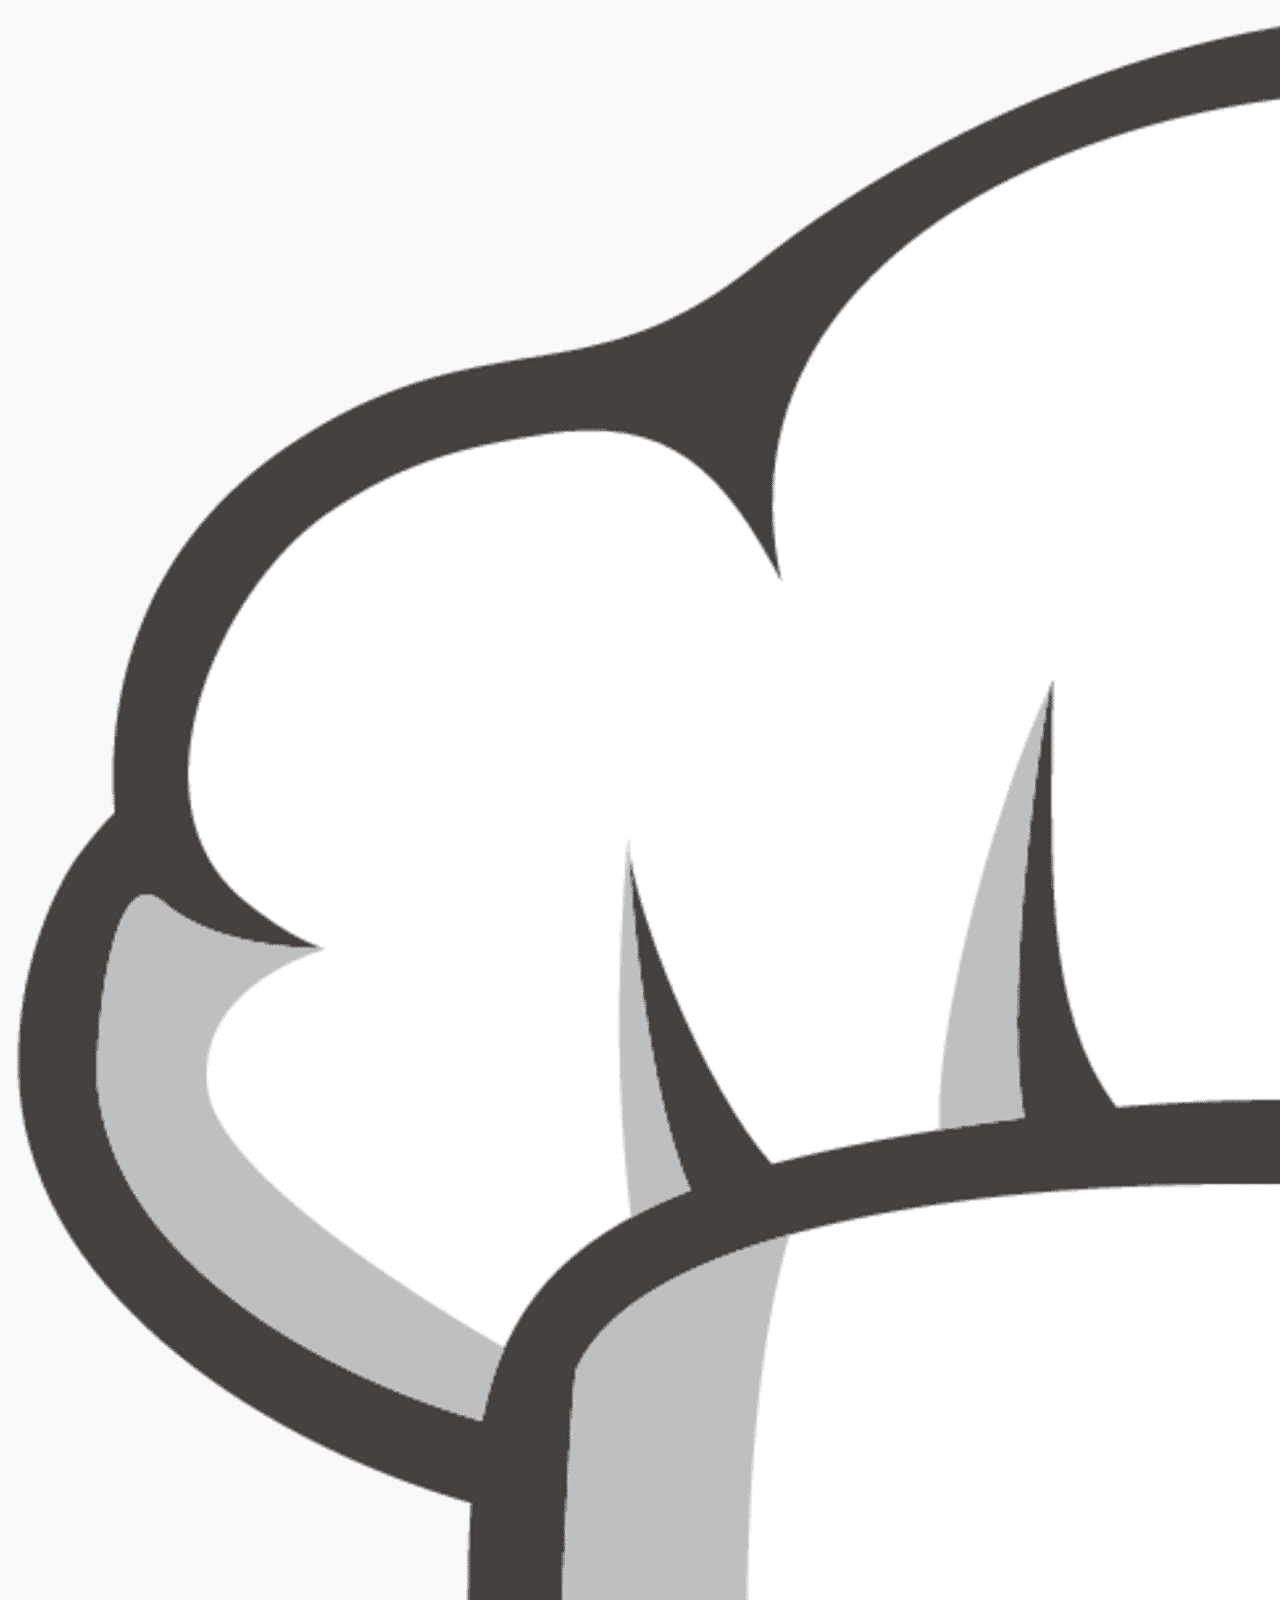
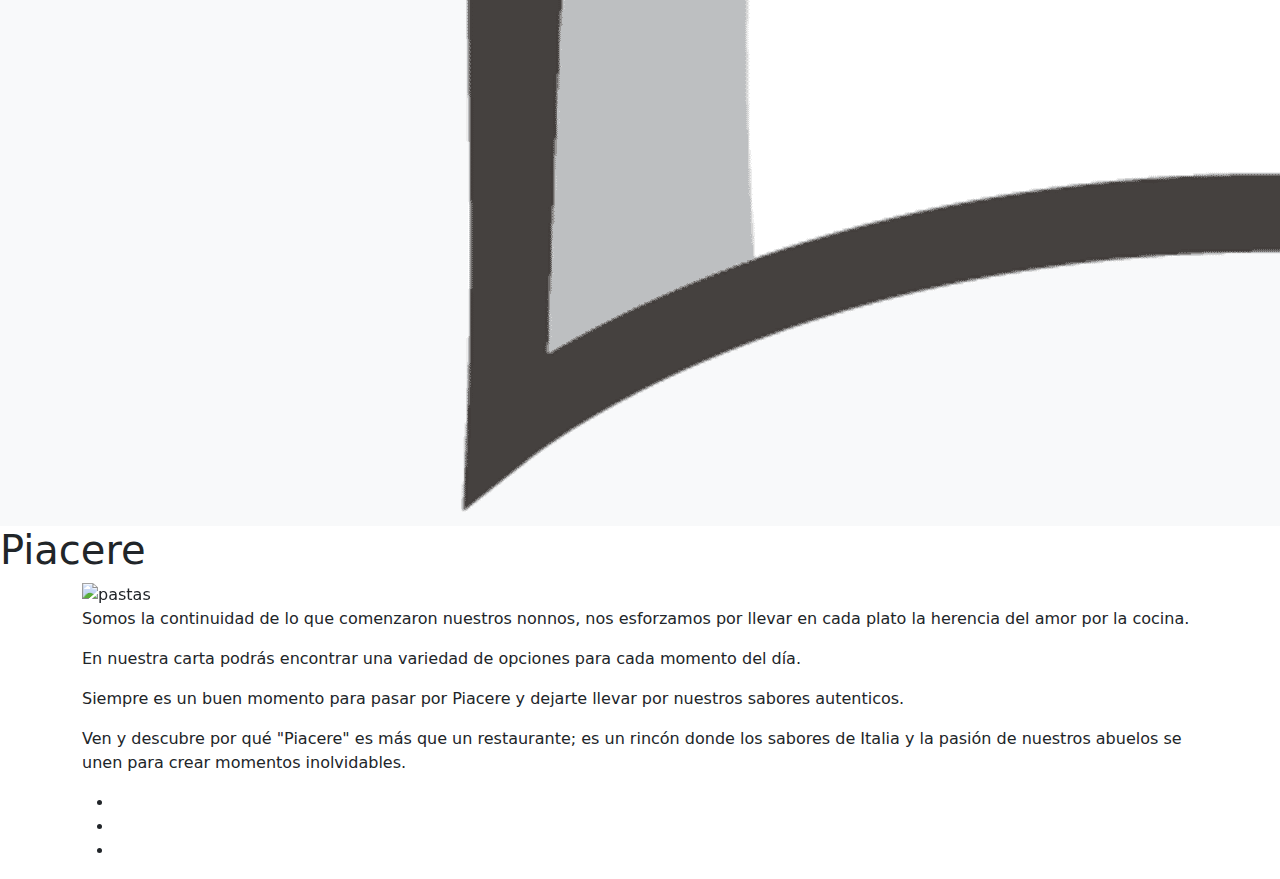
==== index.html @ 4289c17b "inicio repositorio con la estructura html y la carpeta assets" ====
<!DOCTYPE html>
<html lang="es">
  <head>
    <meta charset="UTF-8" />
    <meta name="viewport" content="width=device-width, initial-scale=1.0" />
    <title>Piacere</title>
    <link
      href="https://cdn.jsdelivr.net/npm/bootstrap@5.3.3/dist/css/bootstrap.min.css"
      rel="stylesheet"
      integrity="sha384-QWTKZyjpPEjISv5WaRU9OFeRpok6YctnYmDr5pNlyT2bRjXh0JMhjY6hW+ALEwIH"
      crossorigin="anonymous"
    />
    <script
      defer
      src="https://cdn.jsdelivr.net/npm/bootstrap@5.3.3/dist/js/bootstrap.bundle.min.js"
      integrity="sha384-YvpcrYf0tY3lHB60NNkmXc5s9fDVZLESaAA55NDzOxhy9GkcIdslK1eN7N6jIeHz"
      crossorigin="anonymous"
    ></script>
    <link rel="stylesheet" href="./css/styles.css" />
  </head>
<body class="contenido">
    <header>
        <nav class="navbar navbar-expand-lg bg-body-tertiary barra" >
        <div class="container-fluid">
          <img class="logo-inicio" src="./assets/logo.png" alt="logo piacere">
          <button class="navbar-toggler" type="button" data-bs-toggle="collapse" data-bs-target="#navbarSupportedContent" aria-controls="navbarSupportedContent" aria-expanded="false" aria-label="Toggle navigation">
            <span class="navbar-toggler-icon"></span>
          </button>
          <div class="collapse navbar-collapse barra" id="navbarSupportedContent">
            <ul class="navbar-nav me-auto mb-2 mb-lg-0">
                <li class="nav-item dropdown">
                    <a class="nav-link dropdown-toggle" href="#" role="button" data-bs-toggle="dropdown" aria-expanded="false">
                      Carta
                    </a>
                    <ul class="dropdown-menu">
                      <li><a class="dropdown-item" href="./pages/desayunos.html">Desayunos /meriendas</a></li>
                      <li><a class="dropdown-item" href="./pages/platos.html">Platos</a></li>
                      <li><a class="dropdown-item" href="./pages/bebidas.html">Bebidas</a></li>
                      <li><a class="dropdown-item" href="./pages/postres.html">Postres</a></li>
                    </ul>
                  </li>
              <li class="nav-item">
                <a class="nav-link active" aria-current="page" href="./pages/nuestrahist.html
                ">Nuestra historia</a>
              </li>
              <li class="nav-item">
                <a class="nav-link" href="./pages/contacto.html">Contacto</a>
              </li>

            </ul>
          </div>
        </div>
      </nav>
        <h1 class="titulo">Piacere</h1>
        <div
          id="carouselExampleAutoplaying"
          class="carousel slide portada container"
          data-bs-ride="carousel"
        >
          <div class="carousel-inner">
            <div class="carousel-item active">
              <img src="./assets/pastas.jpeg" class="pastas" alt="pastas">
          
            </div>
            <div class="carousel-item">
              <img src="./assets/vino.jpg" class="vino" alt="copa de vino" />
            </div>
            <div class="carousel-item">
              <img src="./assets/ensalada.jpg" class="ensalada" alt="ensalada" />
            </div>
          </div>
          <div class="historia">
            <p class="texto">Somos la continuidad de lo que comenzaron nuestros nonnos, nos esforzamos por llevar en cada plato la herencia del amor por la cocina. </p>
            <p class="texto">En nuestra carta podrás encontrar una variedad de opciones para cada momento del día.</p> 
            <p class="texto">Siempre es un buen momento para pasar por Piacere y dejarte llevar por nuestros sabores autenticos. </p>
            <p class="texto">Ven y descubre por qué "Piacere" es más que un restaurante; es un rincón donde los sabores de Italia y la pasión de nuestros abuelos se unen para crear momentos inolvidables.</p>
          </div>

</body>
<footer class="footer-pia">
  <div>
    <ul class="redes">
      <a href="https://www.whatsapp.com"></a> 
      <li> 
        <a href="https://www.whatsapp.com"><img src="./assets/whatsapp.png" alt="logo whatsapp"></a></li>
      <li> 
        <a href="https://www.facebook.com"><img  src="./assets/facebook.png" alt="logo facebook"> </a> </li>
      <li>
        <a href="https://www.instagam.com"><img src="./assets/instagram.png" alt="logo instagram"> </a></li>
    </ul>
  </div>
</footer>
</html>
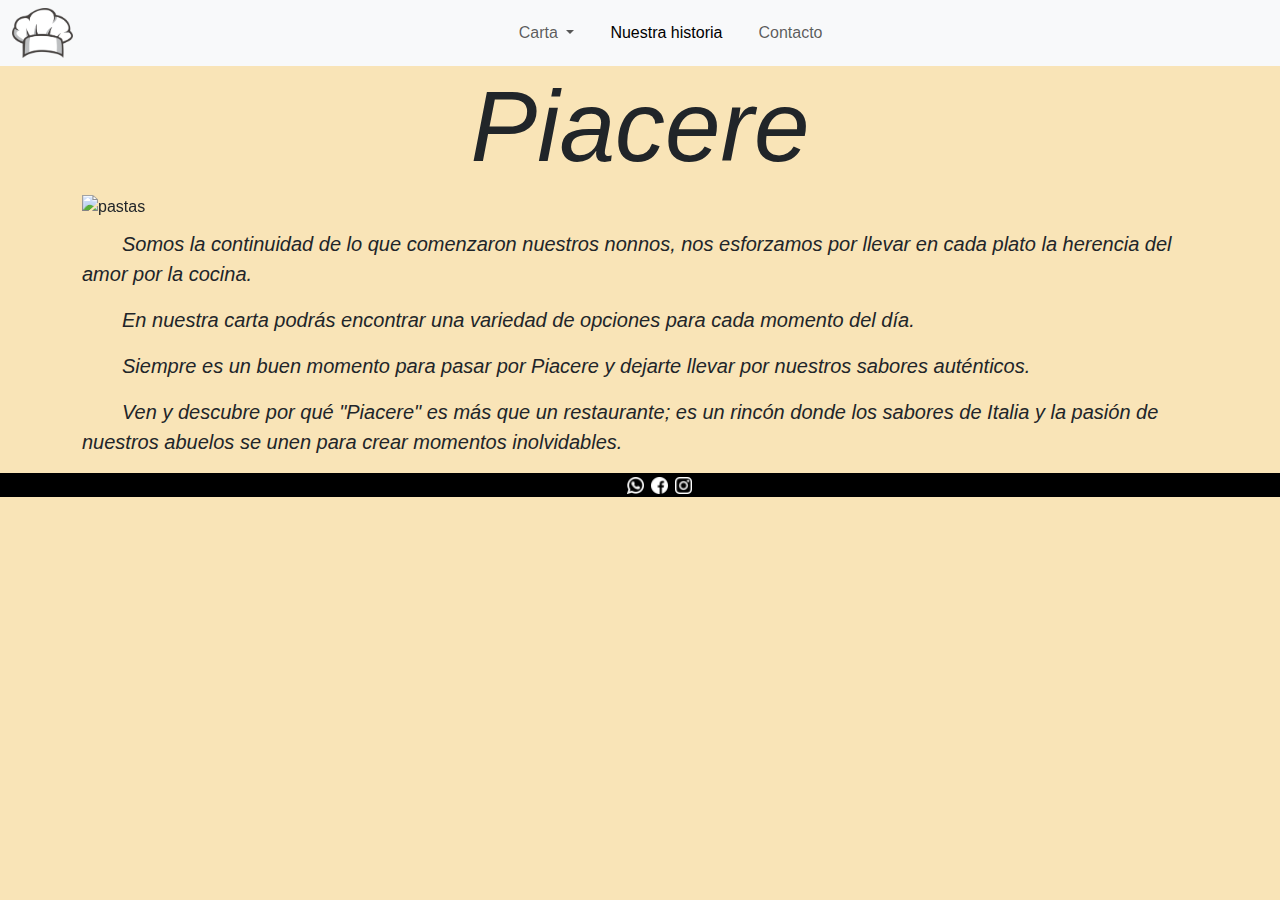
==== commit c4e9e9a8: "subo correcciones en mis archivos html" ====
--- a/index.html
+++ b/index.html
@@ -10,47 +10,81 @@
       integrity="sha384-QWTKZyjpPEjISv5WaRU9OFeRpok6YctnYmDr5pNlyT2bRjXh0JMhjY6hW+ALEwIH"
       crossorigin="anonymous"
     />
-    <script
-      defer
-      src="https://cdn.jsdelivr.net/npm/bootstrap@5.3.3/dist/js/bootstrap.bundle.min.js"
-      integrity="sha384-YvpcrYf0tY3lHB60NNkmXc5s9fDVZLESaAA55NDzOxhy9GkcIdslK1eN7N6jIeHz"
-      crossorigin="anonymous"
-    ></script>
     <link rel="stylesheet" href="./css/styles.css" />
   </head>
-<body class="contenido">
+  <body class="contenido">
     <header>
-        <nav class="navbar navbar-expand-lg bg-body-tertiary barra" >
+      <nav class="navbar navbar-expand-lg bg-body-tertiary barra">
         <div class="container-fluid">
-          <img class="logo-inicio" src="./assets/logo.png" alt="logo piacere">
-          <button class="navbar-toggler" type="button" data-bs-toggle="collapse" data-bs-target="#navbarSupportedContent" aria-controls="navbarSupportedContent" aria-expanded="false" aria-label="Toggle navigation">
+          <img class="logo-inicio" src="./assets/logo.png" alt="logo piacere" />
+          <button
+            class="navbar-toggler"
+            type="button"
+            data-bs-toggle="collapse"
+            data-bs-target="#navbarSupportedContent"
+            aria-controls="navbarSupportedContent"
+            aria-expanded="false"
+            aria-label="Toggle navigation"
+          >
             <span class="navbar-toggler-icon"></span>
           </button>
-          <div class="collapse navbar-collapse barra" id="navbarSupportedContent">
+          <div
+            class="collapse navbar-collapse barra"
+            id="navbarSupportedContent"
+          >
             <ul class="navbar-nav me-auto mb-2 mb-lg-0">
-                <li class="nav-item dropdown">
-                    <a class="nav-link dropdown-toggle" href="#" role="button" data-bs-toggle="dropdown" aria-expanded="false">
-                      Carta
-                    </a>
-                    <ul class="dropdown-menu">
-                      <li><a class="dropdown-item" href="./pages/desayunos.html">Desayunos /meriendas</a></li>
-                      <li><a class="dropdown-item" href="./pages/platos.html">Platos</a></li>
-                      <li><a class="dropdown-item" href="./pages/bebidas.html">Bebidas</a></li>
-                      <li><a class="dropdown-item" href="./pages/postres.html">Postres</a></li>
-                    </ul>
+              <li class="nav-item dropdown">
+                <a
+                  class="nav-link dropdown-toggle"
+                  href="#"
+                  role="button"
+                  data-bs-toggle="dropdown"
+                  aria-expanded="false"
+                >
+                  Carta
+                </a>
+                <ul class="dropdown-menu">
+                  <li>
+                    <a class="dropdown-item" href="./pages/desayunos.html"
+                      >Desayunos /meriendas</a
+                    >
                   </li>
+                  <li>
+                    <a class="dropdown-item" href="./pages/platos.html"
+                      >Platos</a
+                    >
+                  </li>
+                  <li>
+                    <a class="dropdown-item" href="./pages/bebidas.html"
+                      >Bebidas</a
+                    >
+                  </li>
+                  <li>
+                    <a class="dropdown-item" href="./pages/postres.html"
+                      >Postres</a
+                    >
+                  </li>
+                </ul>
+              </li>
               <li class="nav-item">
-                <a class="nav-link active" aria-current="page" href="./pages/nuestrahist.html
-                ">Nuestra historia</a>
+                <a
+                  class="nav-link active"
+                  aria-current="page"
+                  href="./pages/nuestrahist.html
+                "
+                  >Nuestra historia</a
+                >
               </li>
               <li class="nav-item">
                 <a class="nav-link" href="./pages/contacto.html">Contacto</a>
               </li>
-
             </ul>
           </div>
         </div>
       </nav>
+    </header>
+    <main>
+      <section>
         <h1 class="titulo">Piacere</h1>
         <div
           id="carouselExampleAutoplaying"
@@ -59,35 +93,73 @@
         >
           <div class="carousel-inner">
             <div class="carousel-item active">
-              <img src="./assets/pastas.jpeg" class="pastas" alt="pastas">
-          
+              <img src="./assets/pastas.jpeg" class="pastas" alt="pastas" />
             </div>
             <div class="carousel-item">
               <img src="./assets/vino.jpg" class="vino" alt="copa de vino" />
             </div>
             <div class="carousel-item">
-              <img src="./assets/ensalada.jpg" class="ensalada" alt="ensalada" />
+              <img
+                src="./assets/ensalada.jpg"
+                class="ensalada"
+                alt="ensalada"
+              />
             </div>
           </div>
-          <div class="historia">
-            <p class="texto">Somos la continuidad de lo que comenzaron nuestros nonnos, nos esforzamos por llevar en cada plato la herencia del amor por la cocina. </p>
-            <p class="texto">En nuestra carta podrás encontrar una variedad de opciones para cada momento del día.</p> 
-            <p class="texto">Siempre es un buen momento para pasar por Piacere y dejarte llevar por nuestros sabores autenticos. </p>
-            <p class="texto">Ven y descubre por qué "Piacere" es más que un restaurante; es un rincón donde los sabores de Italia y la pasión de nuestros abuelos se unen para crear momentos inolvidables.</p>
+        </div>
+      </section>
+      <section>
+        <div class="historia">
+          <div class="container">
+            <p class="texto">
+              Somos la continuidad de lo que comenzaron nuestros nonnos, nos
+              esforzamos por llevar en cada plato la herencia del amor por la
+              cocina.
+            </p>
+            <p class="texto">
+              En nuestra carta podrás encontrar una variedad de opciones para
+              cada momento del día.
+            </p>
+            <p class="texto">
+              Siempre es un buen momento para pasar por Piacere y dejarte llevar
+              por nuestros sabores auténticos.
+            </p>
+            <p class="texto">
+              Ven y descubre por qué "Piacere" es más que un restaurante; es un
+              rincón donde los sabores de Italia y la pasión de nuestros abuelos
+              se unen para crear momentos inolvidables.
+            </p>
           </div>
+        </div>
+      </section>
+    </main>
 
-</body>
-<footer class="footer-pia">
-  <div>
-    <ul class="redes">
-      <a href="https://www.whatsapp.com"></a> 
-      <li> 
-        <a href="https://www.whatsapp.com"><img src="./assets/whatsapp.png" alt="logo whatsapp"></a></li>
-      <li> 
-        <a href="https://www.facebook.com"><img  src="./assets/facebook.png" alt="logo facebook"> </a> </li>
-      <li>
-        <a href="https://www.instagam.com"><img src="./assets/instagram.png" alt="logo instagram"> </a></li>
-    </ul>
-  </div>
-</footer>
-</html>+    <footer class="footer-pia">
+      <div>
+        <ul class="redes">
+          <a href="https://www.whatsapp.com"></a>
+          <li>
+            <a href="https://www.whatsapp.com"
+              ><img src="./assets/whatsapp.png" alt="logo whatsapp"
+            /></a>
+          </li>
+          <li>
+            <a href="https://www.facebook.com"
+              ><img src="./assets/facebook.png" alt="logo facebook" />
+            </a>
+          </li>
+          <li>
+            <a href="https://www.instagam.com"
+              ><img src="./assets/instagram.png" alt="logo instagram" />
+            </a>
+          </li>
+        </ul>
+      </div>
+    </footer>
+    <script
+      src="https://cdn.jsdelivr.net/npm/bootstrap@5.3.3/dist/js/bootstrap.bundle.min.js"
+      integrity="sha384-YvpcrYf0tY3lHB60NNkmXc5s9fDVZLESaAA55NDzOxhy9GkcIdslK1eN7N6jIeHz"
+      crossorigin="anonymous"
+    ></script>
+  </body>
+</html>
--- a/css/styles.css
+++ b/css/styles.css
@@ -0,0 +1,99 @@
+* {
+  font-family: "Lucida Sans", "Lucida Sans Regular", "Lucida Grande",
+    "Lucida Sans Unicode", Geneva, Verdana, sans-serif;
+}
+body {
+  background-color: #f9e4b7;
+}
+.logo-inicio {
+  height: 50px;
+}
+
+.navbar-nav {
+  display: flex;
+  justify-content: center;
+  width: 100%;
+}
+
+.navbar-nav .nav-item {
+  margin: 0 10px;
+}
+.portada {
+  & img {
+    width: 100%;
+    height: 600px;
+    object-fit: cover;
+  }
+}
+.titulo {
+  text-align: center;
+  font-style: italic;
+  font: bold;
+  font-size: 100px;
+}
+.subt {
+  text-align: center;
+  font: bold;
+  font-size: 70px;
+}
+.carta-des {
+  height: 65px;
+}
+.foto-platos {
+  display: flex;
+  width: 100%;
+  box-sizing: border-box;
+}
+
+.foto-platos img {
+  max-width: 100%;
+  height: 350px;
+}
+
+.opciones {
+  font-style: italic;
+  font: bold;
+  font-size: 2rem;
+  text-decoration: underline;
+  margin-left: 50px;
+  display: flex;
+  justify-content: center;
+}
+.platos-list {
+  margin-top: 10px;
+  flex-direction: column;
+}
+.lista {
+  margin-left: 20px;
+  display: flex;
+  justify-content: center;
+}
+.sub-item {
+  font-size: 20px;
+  text-decoration: underline;
+  display: flex;
+  justify-content: center;
+}
+.historia {
+  margin-top: 10px;
+  justify-content: center;
+  font-style: italic;
+  font-size: 20px;
+}
+.texto {
+  text-indent: 2em;
+  justify-content: center;
+  font-style: italic;
+}
+.redes {
+  list-style: none;
+  display: flex;
+  justify-content: center;
+  & img {
+    height: 17px;
+    padding-left: 7px;
+  }
+}
+footer {
+  background-color: black;
+}
